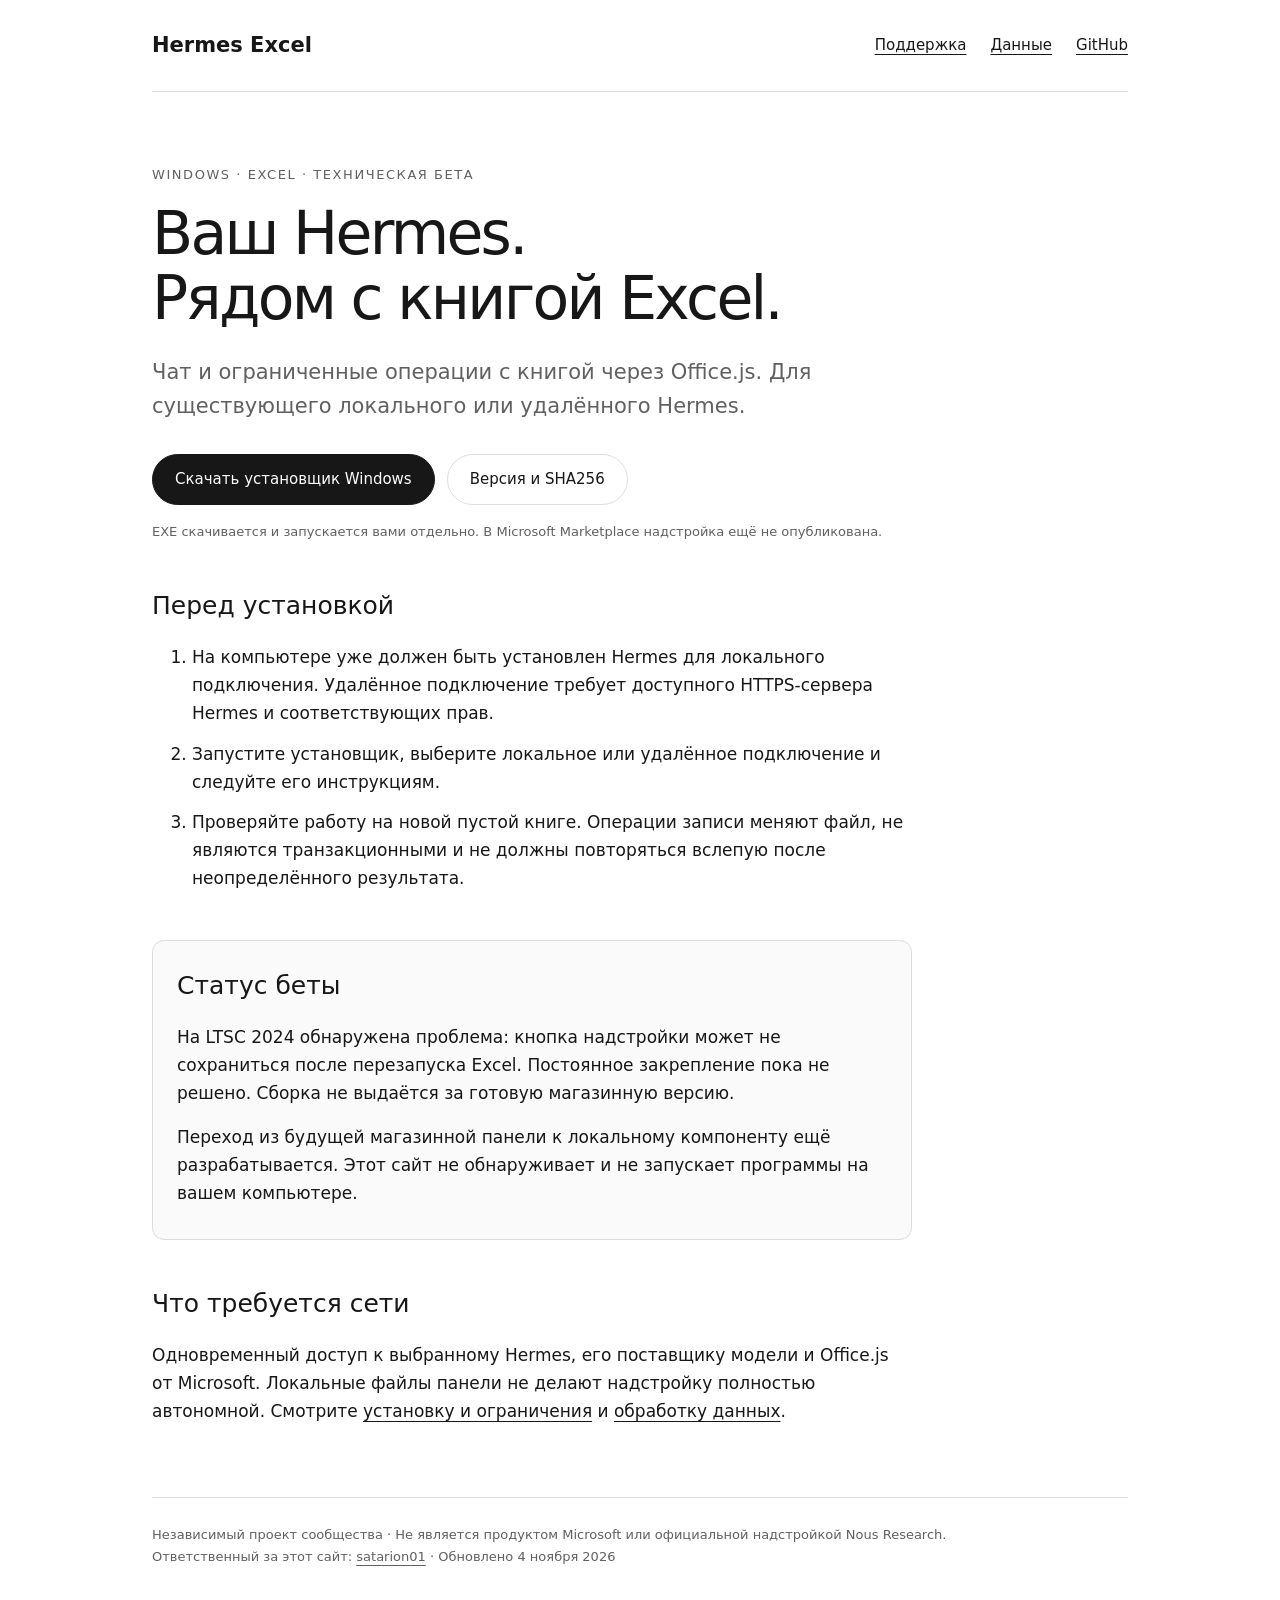
==== docs/index.html @ 83299016 "Publish beta onboarding, support and data handling pages" ====
<!doctype html>
<html lang="ru"><head><meta charset="utf-8"><meta name="viewport" content="width=device-width,initial-scale=1"><meta name="referrer" content="strict-origin-when-cross-origin"><title>Начало работы — Hermes Excel</title><link rel="stylesheet" href="styles.css"></head><body><header><a class="brand" href="index.html">Hermes Excel</a><nav aria-label="Навигация"><a href="support.html">Поддержка</a><a href="privacy.html">Данные</a><a href="https://github.com/satarion01/hermes-excel">GitHub</a></nav></header><main><p class="eyebrow">WINDOWS · EXCEL · ТЕХНИЧЕСКАЯ БЕТА</p><h1>Ваш Hermes.<br>Рядом с книгой Excel.</h1><p class="lead">Чат и ограниченные операции с книгой через Office.js. Для существующего локального или удалённого Hermes.</p><div class="actions"><a class="button" href="https://github.com/satarion01/hermes-excel/releases/download/beta-20261103/HermesExcel-Setup.exe" target="_blank" rel="noopener noreferrer">Скачать установщик Windows</a><a class="button secondary" href="https://github.com/satarion01/hermes-excel/releases/tag/beta-20261103" target="_blank" rel="noopener noreferrer">Версия и SHA256</a></div><p class="small">EXE скачивается и запускается вами отдельно. В Microsoft Marketplace надстройка ещё не опубликована.</p><section><h2>Перед установкой</h2><ol><li>На компьютере уже должен быть установлен Hermes для локального подключения. Удалённое подключение требует доступного HTTPS-сервера Hermes и соответствующих прав.</li><li>Запустите установщик, выберите локальное или удалённое подключение и следуйте его инструкциям.</li><li>Проверяйте работу на новой пустой книге. Операции записи меняют файл, не являются транзакционными и не должны повторяться вслепую после неопределённого результата.</li></ol></section><section class="notice"><h2>Статус беты</h2><p>На LTSC 2024 обнаружена проблема: кнопка надстройки может не сохраниться после перезапуска Excel. Постоянное закрепление пока не решено. Сборка не выдаётся за готовую магазинную версию.</p><p>Переход из будущей магазинной панели к локальному компоненту ещё разрабатывается. Этот сайт не обнаруживает и не запускает программы на вашем компьютере.</p></section><section><h2>Что требуется сети</h2><p>Одновременный доступ к выбранному Hermes, его поставщику модели и Office.js от Microsoft. Локальные файлы панели не делают надстройку полностью автономной. Смотрите <a href="support.html">установку и ограничения</a> и <a href="privacy.html">обработку данных</a>.</p></section></main><footer>Независимый проект сообщества · Не является продуктом Microsoft или официальной надстройкой Nous Research.<br>Ответственный за этот сайт: <a href="https://github.com/satarion01">satarion01</a> · Обновлено 4 ноября 2026</footer></body></html>
---- docs/styles.css ----
*{box-sizing:border-box}body{max-width:1024px;margin:0 auto;padding:0 24px;background:#fff;color:#171717;font:17px/1.65 system-ui,-apple-system,"Segoe UI",sans-serif}header{display:flex;align-items:center;justify-content:space-between;gap:24px;padding:28px 0;border-bottom:1px solid #ddd}nav{display:flex;flex-wrap:wrap;gap:24px}a{color:inherit;text-underline-offset:4px}.brand{text-decoration:none;font-size:21px;font-weight:600}nav a{font-size:15px}main{max-width:760px;margin:72px 0}h1{font-size:clamp(34px,5.5vw,60px);font-weight:500;letter-spacing:-.045em;line-height:1.08;margin:16px 0 24px}h2{font-size:25px;font-weight:500;line-height:1.3}p{margin:16px 0}.lead{font-size:21px;color:#606060}.eyebrow,.small{font-size:13px;color:#606060}.eyebrow{letter-spacing:.12em}.actions{display:flex;flex-wrap:wrap;gap:12px;margin:30px 0 14px}.button{display:inline-block;padding:12px 22px;border:1px solid #171717;border-radius:9999px;background:#171717;color:#fff;text-decoration:none;font-size:15px}.secondary{background:#fff;color:#171717;border-color:#ddd}section{margin-top:48px}li{margin:12px 0}.notice{border:1px solid #ddd;border-radius:12px;background:#fafafa;padding:8px 24px 16px}footer{border-top:1px solid #ddd;padding:26px 0 40px;font-size:13px;color:#606060}a:focus-visible{outline:3px solid #4c87c9;outline-offset:5px}@media(max-width:560px){body{padding:0 18px}header{align-items:flex-start;flex-direction:column;gap:12px}nav{gap:18px}main{margin-top:44px}.lead{font-size:18px}.button{width:100%;text-align:center}}
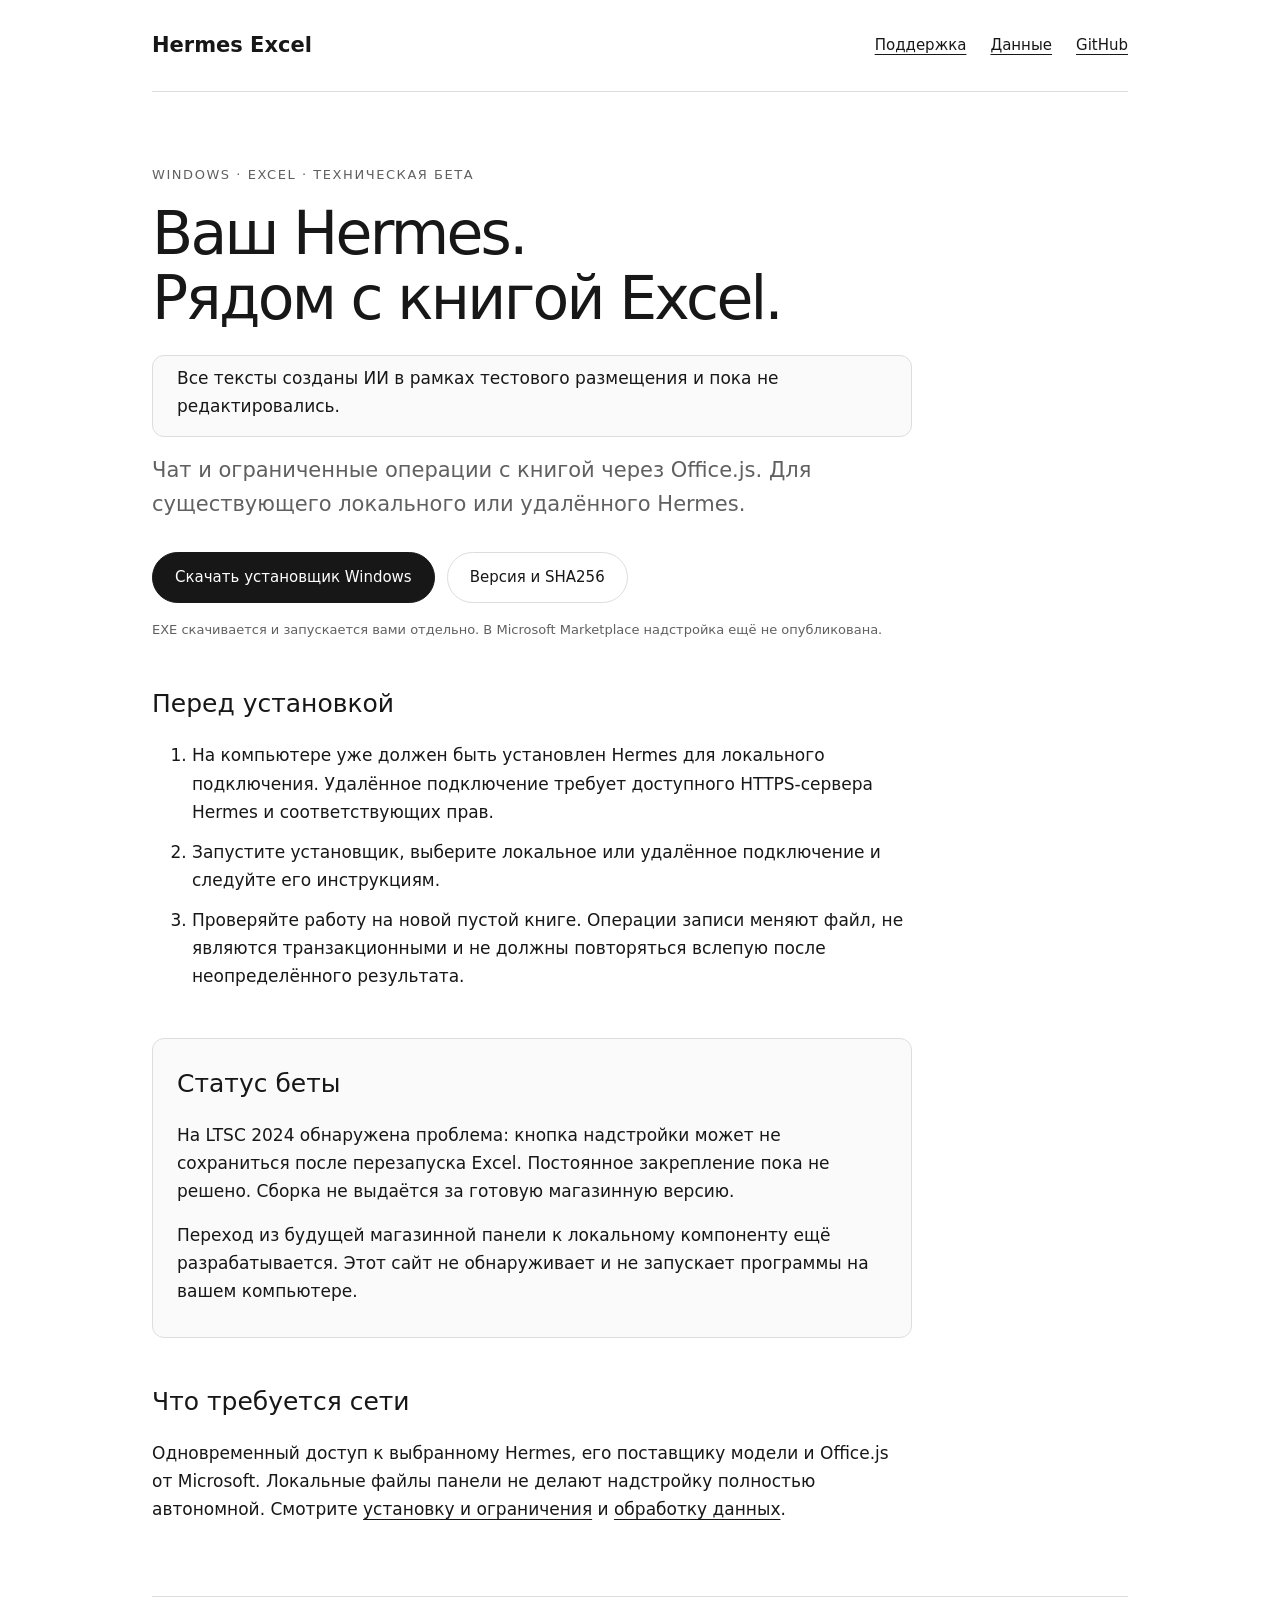
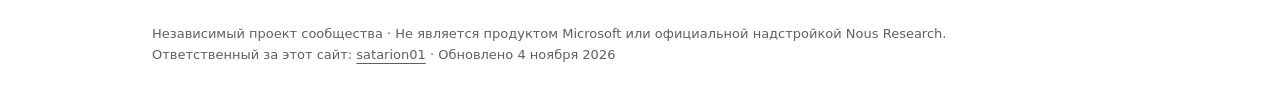
==== commit 2b146078: "Add AI-generated test copy notice below heading" ====
--- a/docs/index.html
+++ b/docs/index.html
@@ -1,2 +1,2 @@
 <!doctype html>
-<html lang="ru"><head><meta charset="utf-8"><meta name="viewport" content="width=device-width,initial-scale=1"><meta name="referrer" content="strict-origin-when-cross-origin"><title>Начало работы — Hermes Excel</title><link rel="stylesheet" href="styles.css"></head><body><header><a class="brand" href="index.html">Hermes Excel</a><nav aria-label="Навигация"><a href="support.html">Поддержка</a><a href="privacy.html">Данные</a><a href="https://github.com/satarion01/hermes-excel">GitHub</a></nav></header><main><p class="eyebrow">WINDOWS · EXCEL · ТЕХНИЧЕСКАЯ БЕТА</p><h1>Ваш Hermes.<br>Рядом с книгой Excel.</h1><p class="lead">Чат и ограниченные операции с книгой через Office.js. Для существующего локального или удалённого Hermes.</p><div class="actions"><a class="button" href="https://github.com/satarion01/hermes-excel/releases/download/beta-20261103/HermesExcel-Setup.exe" target="_blank" rel="noopener noreferrer">Скачать установщик Windows</a><a class="button secondary" href="https://github.com/satarion01/hermes-excel/releases/tag/beta-20261103" target="_blank" rel="noopener noreferrer">Версия и SHA256</a></div><p class="small">EXE скачивается и запускается вами отдельно. В Microsoft Marketplace надстройка ещё не опубликована.</p><section><h2>Перед установкой</h2><ol><li>На компьютере уже должен быть установлен Hermes для локального подключения. Удалённое подключение требует доступного HTTPS-сервера Hermes и соответствующих прав.</li><li>Запустите установщик, выберите локальное или удалённое подключение и следуйте его инструкциям.</li><li>Проверяйте работу на новой пустой книге. Операции записи меняют файл, не являются транзакционными и не должны повторяться вслепую после неопределённого результата.</li></ol></section><section class="notice"><h2>Статус беты</h2><p>На LTSC 2024 обнаружена проблема: кнопка надстройки может не сохраниться после перезапуска Excel. Постоянное закрепление пока не решено. Сборка не выдаётся за готовую магазинную версию.</p><p>Переход из будущей магазинной панели к локальному компоненту ещё разрабатывается. Этот сайт не обнаруживает и не запускает программы на вашем компьютере.</p></section><section><h2>Что требуется сети</h2><p>Одновременный доступ к выбранному Hermes, его поставщику модели и Office.js от Microsoft. Локальные файлы панели не делают надстройку полностью автономной. Смотрите <a href="support.html">установку и ограничения</a> и <a href="privacy.html">обработку данных</a>.</p></section></main><footer>Независимый проект сообщества · Не является продуктом Microsoft или официальной надстройкой Nous Research.<br>Ответственный за этот сайт: <a href="https://github.com/satarion01">satarion01</a> · Обновлено 4 ноября 2026</footer></body></html>
+<html lang="ru"><head><meta charset="utf-8"><meta name="viewport" content="width=device-width,initial-scale=1"><meta name="referrer" content="strict-origin-when-cross-origin"><title>Начало работы — Hermes Excel</title><link rel="stylesheet" href="styles.css"></head><body><header><a class="brand" href="index.html">Hermes Excel</a><nav aria-label="Навигация"><a href="support.html">Поддержка</a><a href="privacy.html">Данные</a><a href="https://github.com/satarion01/hermes-excel">GitHub</a></nav></header><main><p class="eyebrow">WINDOWS · EXCEL · ТЕХНИЧЕСКАЯ БЕТА</p><h1>Ваш Hermes.<br>Рядом с книгой Excel.</h1><aside class="notice" aria-label="О текстах сайта">Все тексты созданы ИИ в рамках тестового размещения и пока не редактировались.</aside><p class="lead">Чат и ограниченные операции с книгой через Office.js. Для существующего локального или удалённого Hermes.</p><div class="actions"><a class="button" href="https://github.com/satarion01/hermes-excel/releases/download/beta-20261103/HermesExcel-Setup.exe" target="_blank" rel="noopener noreferrer">Скачать установщик Windows</a><a class="button secondary" href="https://github.com/satarion01/hermes-excel/releases/tag/beta-20261103" target="_blank" rel="noopener noreferrer">Версия и SHA256</a></div><p class="small">EXE скачивается и запускается вами отдельно. В Microsoft Marketplace надстройка ещё не опубликована.</p><section><h2>Перед установкой</h2><ol><li>На компьютере уже должен быть установлен Hermes для локального подключения. Удалённое подключение требует доступного HTTPS-сервера Hermes и соответствующих прав.</li><li>Запустите установщик, выберите локальное или удалённое подключение и следуйте его инструкциям.</li><li>Проверяйте работу на новой пустой книге. Операции записи меняют файл, не являются транзакционными и не должны повторяться вслепую после неопределённого результата.</li></ol></section><section class="notice"><h2>Статус беты</h2><p>На LTSC 2024 обнаружена проблема: кнопка надстройки может не сохраниться после перезапуска Excel. Постоянное закрепление пока не решено. Сборка не выдаётся за готовую магазинную версию.</p><p>Переход из будущей магазинной панели к локальному компоненту ещё разрабатывается. Этот сайт не обнаруживает и не запускает программы на вашем компьютере.</p></section><section><h2>Что требуется сети</h2><p>Одновременный доступ к выбранному Hermes, его поставщику модели и Office.js от Microsoft. Локальные файлы панели не делают надстройку полностью автономной. Смотрите <a href="support.html">установку и ограничения</a> и <a href="privacy.html">обработку данных</a>.</p></section></main><footer>Независимый проект сообщества · Не является продуктом Microsoft или официальной надстройкой Nous Research.<br>Ответственный за этот сайт: <a href="https://github.com/satarion01">satarion01</a> · Обновлено 4 ноября 2026</footer></body></html>
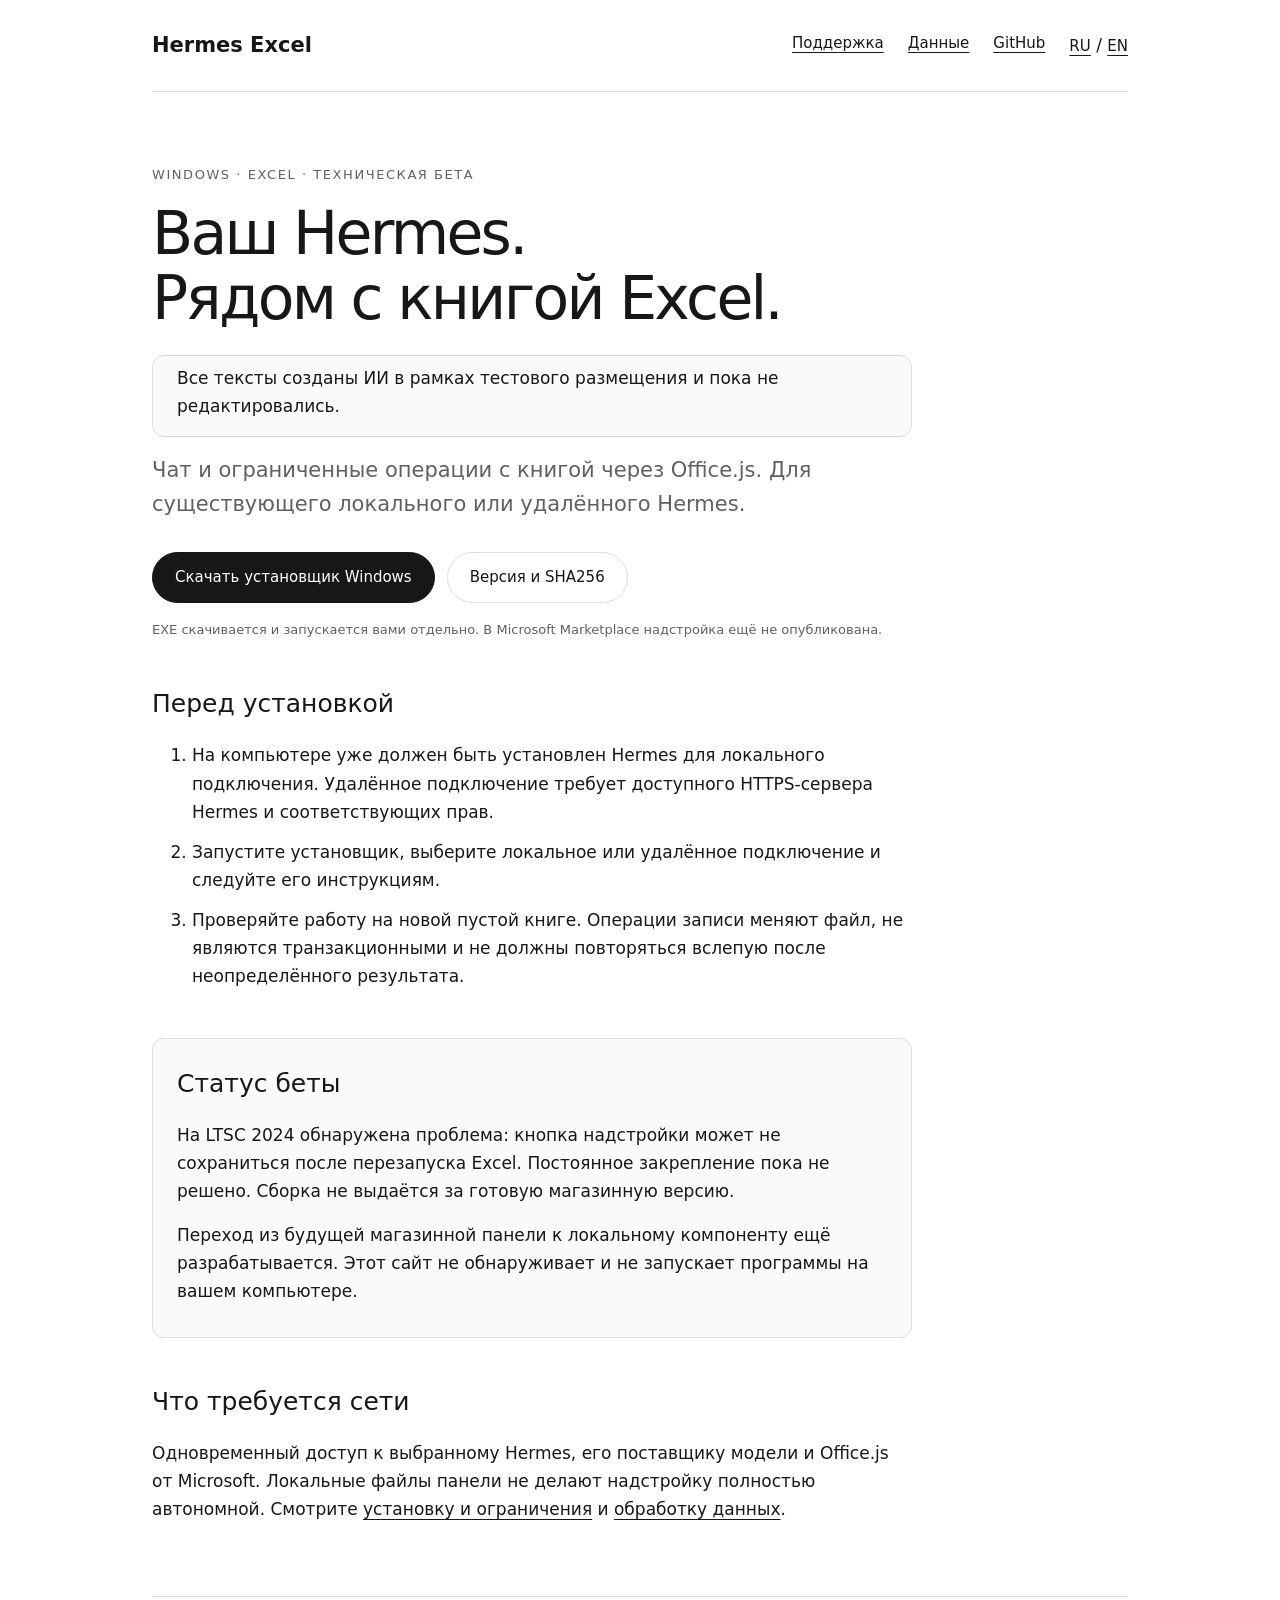
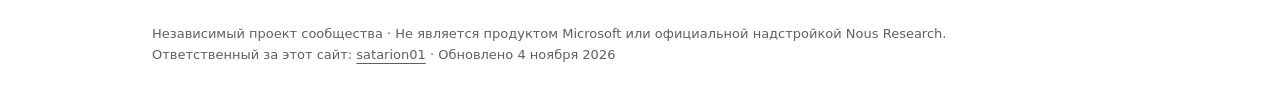
==== commit 879b5382: "Add English pages and browser-locale selection with manual override" ====
--- a/docs/index.html
+++ b/docs/index.html
@@ -1,2 +1,2 @@
 <!doctype html>
-<html lang="ru"><head><meta charset="utf-8"><meta name="viewport" content="width=device-width,initial-scale=1"><meta name="referrer" content="strict-origin-when-cross-origin"><title>Начало работы — Hermes Excel</title><link rel="stylesheet" href="styles.css"></head><body><header><a class="brand" href="index.html">Hermes Excel</a><nav aria-label="Навигация"><a href="support.html">Поддержка</a><a href="privacy.html">Данные</a><a href="https://github.com/satarion01/hermes-excel">GitHub</a></nav></header><main><p class="eyebrow">WINDOWS · EXCEL · ТЕХНИЧЕСКАЯ БЕТА</p><h1>Ваш Hermes.<br>Рядом с книгой Excel.</h1><aside class="notice" aria-label="О текстах сайта">Все тексты созданы ИИ в рамках тестового размещения и пока не редактировались.</aside><p class="lead">Чат и ограниченные операции с книгой через Office.js. Для существующего локального или удалённого Hermes.</p><div class="actions"><a class="button" href="https://github.com/satarion01/hermes-excel/releases/download/beta-20261103/HermesExcel-Setup.exe" target="_blank" rel="noopener noreferrer">Скачать установщик Windows</a><a class="button secondary" href="https://github.com/satarion01/hermes-excel/releases/tag/beta-20261103" target="_blank" rel="noopener noreferrer">Версия и SHA256</a></div><p class="small">EXE скачивается и запускается вами отдельно. В Microsoft Marketplace надстройка ещё не опубликована.</p><section><h2>Перед установкой</h2><ol><li>На компьютере уже должен быть установлен Hermes для локального подключения. Удалённое подключение требует доступного HTTPS-сервера Hermes и соответствующих прав.</li><li>Запустите установщик, выберите локальное или удалённое подключение и следуйте его инструкциям.</li><li>Проверяйте работу на новой пустой книге. Операции записи меняют файл, не являются транзакционными и не должны повторяться вслепую после неопределённого результата.</li></ol></section><section class="notice"><h2>Статус беты</h2><p>На LTSC 2024 обнаружена проблема: кнопка надстройки может не сохраниться после перезапуска Excel. Постоянное закрепление пока не решено. Сборка не выдаётся за готовую магазинную версию.</p><p>Переход из будущей магазинной панели к локальному компоненту ещё разрабатывается. Этот сайт не обнаруживает и не запускает программы на вашем компьютере.</p></section><section><h2>Что требуется сети</h2><p>Одновременный доступ к выбранному Hermes, его поставщику модели и Office.js от Microsoft. Локальные файлы панели не делают надстройку полностью автономной. Смотрите <a href="support.html">установку и ограничения</a> и <a href="privacy.html">обработку данных</a>.</p></section></main><footer>Независимый проект сообщества · Не является продуктом Microsoft или официальной надстройкой Nous Research.<br>Ответственный за этот сайт: <a href="https://github.com/satarion01">satarion01</a> · Обновлено 4 ноября 2026</footer></body></html>
+<html lang="ru"><head><meta charset="utf-8"><meta name="viewport" content="width=device-width,initial-scale=1"><meta name="referrer" content="strict-origin-when-cross-origin"><title>Начало работы — Hermes Excel</title><link rel="stylesheet" href="styles.css"><script src="locale.js"></script></head><body><header><a class="brand" href="index.html">Hermes Excel</a><nav aria-label="Навигация"><a href="support.html">Поддержка</a><a href="privacy.html">Данные</a><a href="https://github.com/satarion01/hermes-excel">GitHub</a><span><a href="index.html?lang=ru" lang="ru" aria-current="true">RU</a> / <a href="en/index.html?lang=en" lang="en">EN</a></span></nav></header><main><p class="eyebrow">WINDOWS · EXCEL · ТЕХНИЧЕСКАЯ БЕТА</p><h1>Ваш Hermes.<br>Рядом с книгой Excel.</h1><aside class="notice" aria-label="О текстах сайта">Все тексты созданы ИИ в рамках тестового размещения и пока не редактировались.</aside><p class="lead">Чат и ограниченные операции с книгой через Office.js. Для существующего локального или удалённого Hermes.</p><div class="actions"><a class="button" href="https://github.com/satarion01/hermes-excel/releases/download/beta-20261103/HermesExcel-Setup.exe" target="_blank" rel="noopener noreferrer">Скачать установщик Windows</a><a class="button secondary" href="https://github.com/satarion01/hermes-excel/releases/tag/beta-20261103" target="_blank" rel="noopener noreferrer">Версия и SHA256</a></div><p class="small">EXE скачивается и запускается вами отдельно. В Microsoft Marketplace надстройка ещё не опубликована.</p><section><h2>Перед установкой</h2><ol><li>На компьютере уже должен быть установлен Hermes для локального подключения. Удалённое подключение требует доступного HTTPS-сервера Hermes и соответствующих прав.</li><li>Запустите установщик, выберите локальное или удалённое подключение и следуйте его инструкциям.</li><li>Проверяйте работу на новой пустой книге. Операции записи меняют файл, не являются транзакционными и не должны повторяться вслепую после неопределённого результата.</li></ol></section><section class="notice"><h2>Статус беты</h2><p>На LTSC 2024 обнаружена проблема: кнопка надстройки может не сохраниться после перезапуска Excel. Постоянное закрепление пока не решено. Сборка не выдаётся за готовую магазинную версию.</p><p>Переход из будущей магазинной панели к локальному компоненту ещё разрабатывается. Этот сайт не обнаруживает и не запускает программы на вашем компьютере.</p></section><section><h2>Что требуется сети</h2><p>Одновременный доступ к выбранному Hermes, его поставщику модели и Office.js от Microsoft. Локальные файлы панели не делают надстройку полностью автономной. Смотрите <a href="support.html">установку и ограничения</a> и <a href="privacy.html">обработку данных</a>.</p></section></main><footer>Независимый проект сообщества · Не является продуктом Microsoft или официальной надстройкой Nous Research.<br>Ответственный за этот сайт: <a href="https://github.com/satarion01">satarion01</a> · Обновлено 4 ноября 2026</footer></body></html>
